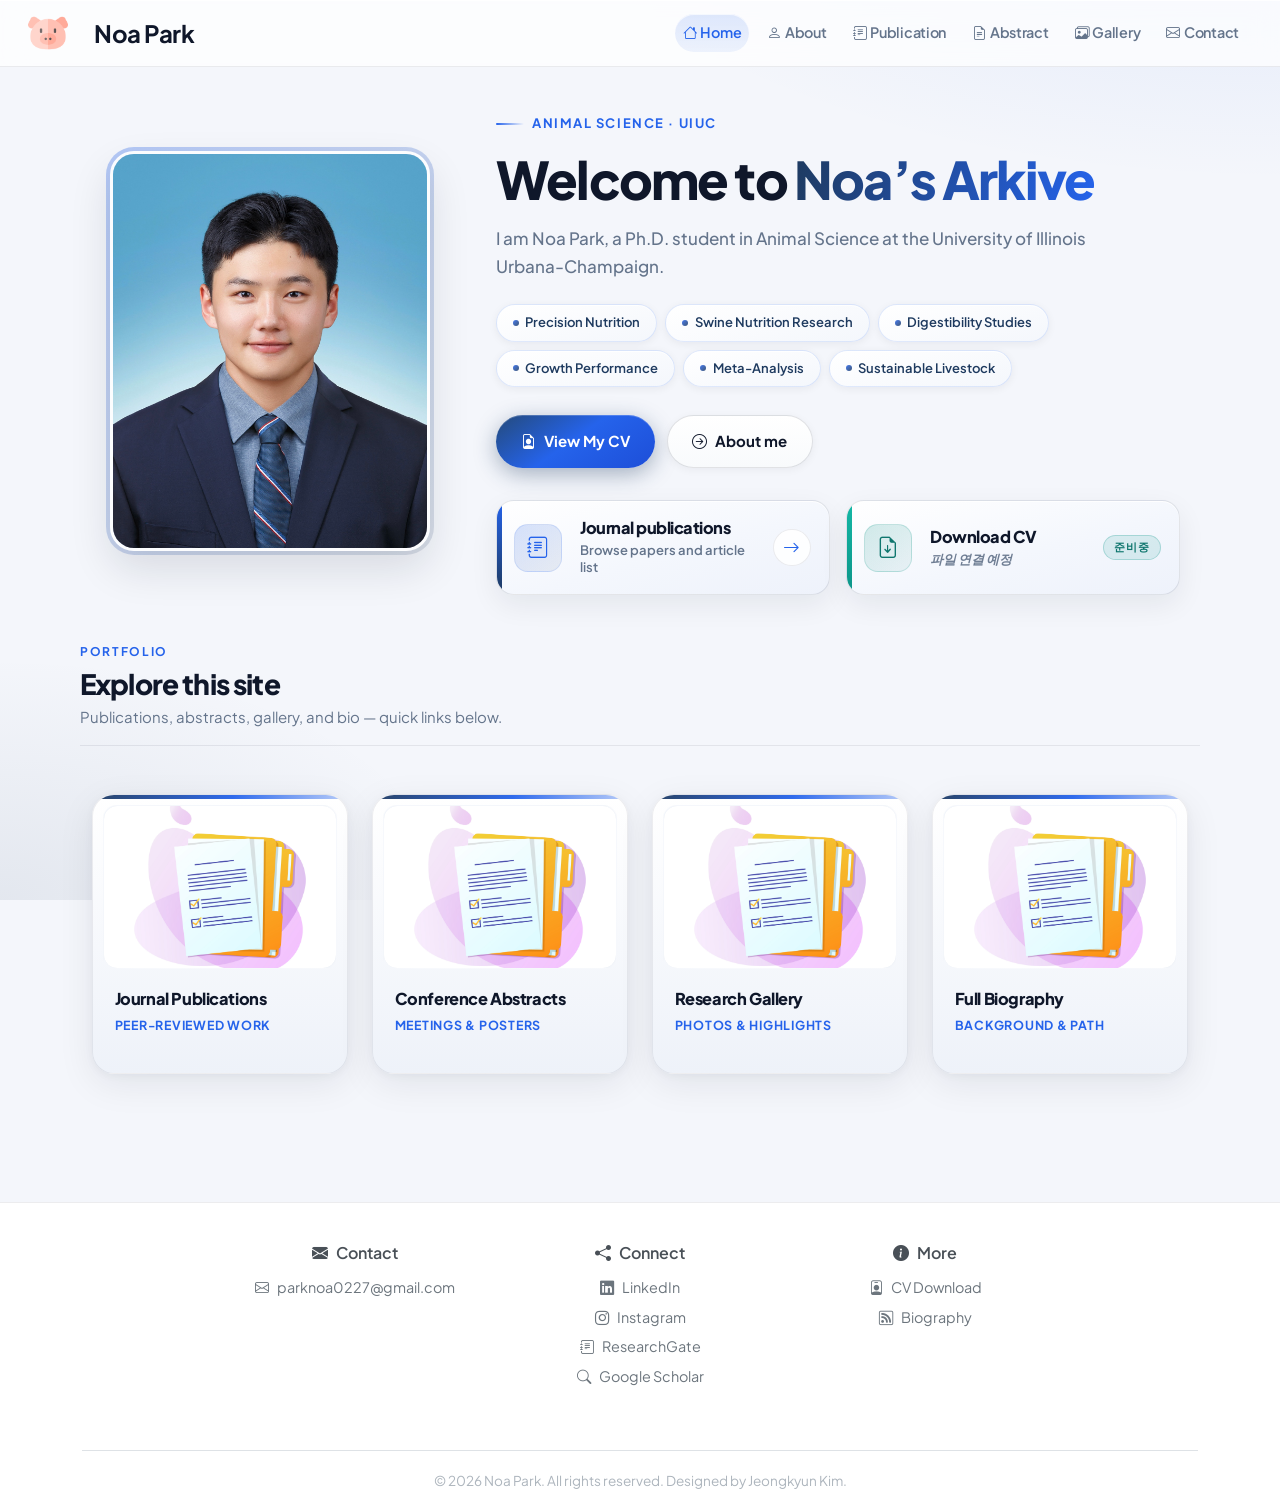
==== index.html @ 13ad5c79 "first commit" ====
<!DOCTYPE html>
<html lang="ko">
<head>
    <meta charset="utf-8">
    <meta http-equiv="X-UA-Compatible" content="IE=edge">
    <title>Noa Park Page</title>
    <meta name="viewport" content="width=device-width, initial-scale=1">

    <link rel="preconnect" href="https://fonts.googleapis.com">
    <link rel="preconnect" href="https://fonts.gstatic.com" crossorigin>
    <link href="https://fonts.googleapis.com/css2?family=Plus+Jakarta+Sans:ital,wght@0,400;0,500;0,600;0,700;0,800;1,500&display=swap" rel="stylesheet">

    <!-- Bootstrap CSS / JS -->
    <link rel="stylesheet" href="inc/css/bootstrap.min.css">
    <script src="inc/js/bootstrap.bundle.min.js"></script>
    <link rel="stylesheet" href="inc/css/page.css">
    <link rel="stylesheet" href="inc/css/index.css">
    <link rel="stylesheet" href="https://cdn.jsdelivr.net/npm/bootstrap-icons@1.11.3/font/bootstrap-icons.css">
    <script src="inc/js/common.js"></script>
</head>


<body class="page-home">
    <div id="navbar-placeholder"></div>

    <main class="home-main">
        <section class="hero-section" aria-labelledby="hero-heading">
            <div class="hero-layout">
                <div class="hero-photo-wrap">
                    <img src="img/mainImage.png" alt="Portrait of Noa Park" class="hero-photo" width="320" height="400">
                </div>

                <div class="hero-copy">
                    <p class="hero-eyebrow">Animal Science · UIUC</p>
                    <h1 id="hero-heading" class="hero-title">Welcome to <span>Noa&rsquo;s Arkive</span></h1>
                    <p class="hero-subtitle">
                        I am Noa Park, a Ph.D. student in Animal Science at the University of Illinois Urbana-Champaign.
                    </p>

                    <div class="hero-keywords">
                        <span class="keyword-chip">Precision Nutrition</span>
                        <span class="keyword-chip">Swine Nutrition Research</span>
                        <span class="keyword-chip">Digestibility Studies</span>
                        <span class="keyword-chip">Growth Performance</span>
                        <span class="keyword-chip">Meta-Analysis</span>
                        <span class="keyword-chip">Sustainable Livestock</span>
                    </div>

                    <div class="hero-actions">
                        <a href="#" class="btn-hero primary" data-bs-toggle="modal" data-bs-target="#cvModal">
                            <i class="bi bi-file-earmark-person me-2"></i>View My CV
                        </a>
                        <a href="about.html" class="btn-hero secondary">
                            <i class="bi bi-arrow-right-circle me-2"></i>About me
                        </a>
                    </div>

                    <div class="hero-quicklinks" role="group" aria-label="Publications and CV download">
                        <a href="publication.html" class="hero-quicklink">
                            <span class="hero-quicklink-icon" aria-hidden="true">
                                <i class="bi bi-journal-text"></i>
                            </span>
                            <span class="hero-quicklink-main">
                                <span class="hero-quicklink-title">Journal publications</span>
                                <span class="hero-quicklink-desc">Browse papers and article list</span>
                            </span>
                            <span class="hero-quicklink-arrow" aria-hidden="true"><i class="bi bi-arrow-right"></i></span>
                        </a>
                        <div class="hero-quicklink hero-quicklink--cv hero-quicklink--pending" aria-disabled="true" title="추후 PDF 파일을 연결할 예정입니다">
                            <span class="hero-quicklink-icon hero-quicklink-icon--cv" aria-hidden="true">
                                <i class="bi bi-file-earmark-arrow-down"></i>
                            </span>
                            <span class="hero-quicklink-main">
                                <span class="hero-quicklink-title">Download CV</span>
                                <span class="hero-quicklink-desc">파일 연결 예정</span>
                            </span>
                            <span class="hero-quicklink-badge">준비중</span>
                        </div>
                    </div>
                </div>
            </div>
        </section>

        <section class="home-explore" aria-labelledby="explore-heading">
            <div class="home-explore-inner">
                <header class="home-explore-head">
                    <p class="home-explore-kicker">Portfolio</p>
                    <h2 id="explore-heading" class="home-explore-title">Explore this site</h2>
                    <p class="home-explore-desc">Publications, abstracts, gallery, and bio — quick links below.</p>
                </header>

                <div class="poster-grid">
                    <div class="row g-4">
                        <div class="col-lg-3 col-md-6">
                            <a href="publication.html" class="poster-card" aria-label="Journal Publications — peer-reviewed papers">
                                <div class="poster-image-wrap">
                                    <img src="img/poster01.png" alt="" class="poster-image" draggable="false">
                                </div>
                                <div class="poster-content">
                                    <h3 class="poster-title">Journal Publications</h3>
                                    <p class="poster-meta">Peer-reviewed work</p>
                                </div>
                                <div class="poster-overlay" aria-hidden="true">
                                    <div class="poster-arrow">
                                        <i class="bi bi-arrow-right"></i>
                                    </div>
                                </div>
                            </a>
                        </div>

                        <div class="col-lg-3 col-md-6">
                            <a href="Abstract.html" class="poster-card" aria-label="Conference abstracts and posters">
                                <div class="poster-image-wrap">
                                    <img src="img/poster01.png" alt="" class="poster-image" draggable="false">
                                </div>
                                <div class="poster-content">
                                    <h3 class="poster-title">Conference Abstracts</h3>
                                    <p class="poster-meta">Meetings &amp; posters</p>
                                </div>
                                <div class="poster-overlay" aria-hidden="true">
                                    <div class="poster-arrow">
                                        <i class="bi bi-arrow-right"></i>
                                    </div>
                                </div>
                            </a>
                        </div>

                        <div class="col-lg-3 col-md-6">
                            <a href="gallery.html" class="poster-card" aria-label="Research gallery — photos and highlights">
                                <div class="poster-image-wrap">
                                    <img src="img/poster01.png" alt="" class="poster-image" draggable="false">
                                </div>
                                <div class="poster-content">
                                    <h3 class="poster-title">Research Gallery</h3>
                                    <p class="poster-meta">Photos &amp; highlights</p>
                                </div>
                                <div class="poster-overlay" aria-hidden="true">
                                    <div class="poster-arrow">
                                        <i class="bi bi-arrow-right"></i>
                                    </div>
                                </div>
                            </a>
                        </div>

                        <div class="col-lg-3 col-md-6">
                            <a href="about.html" class="poster-card" aria-label="Full biography and background">
                                <div class="poster-image-wrap">
                                    <img src="img/poster01.png" alt="" class="poster-image" draggable="false">
                                </div>
                                <div class="poster-content">
                                    <h3 class="poster-title">Full Biography</h3>
                                    <p class="poster-meta">Background &amp; path</p>
                                </div>
                                <div class="poster-overlay" aria-hidden="true">
                                    <div class="poster-arrow">
                                        <i class="bi bi-arrow-right"></i>
                                    </div>
                                </div>
                            </a>
                        </div>
                    </div>
                </div>
            </div>
        </section>
    </main>

    <div id="footer-placeholder"></div>
</body>
</html>



<!-- 모달창 -->
<div class="modal fade" id="cvModal" tabindex="-1" aria-labelledby="cvModalLabel" aria-hidden="true">
    <div class="modal-dialog modal-xl modal-dialog-centered modal-dialog-scrollable">
        <div class="modal-content cv-modal">
            <div class="modal-header border-0 pb-0">
                <h2 class="modal-title fw-bold" id="cvModalLabel">
                    <i class="bi bi-file-earmark-person me-2 text-primary"></i>Resume & CV
                </h2>
                <button type="button" class="btn-close" data-bs-dismiss="modal" aria-label="Close"></button>
            </div>
            
            <div class="modal-body p-4">
                <!-- 2열 그리드 CV -->
                <div class="row g-4">
                    <!-- 왼쪽: Education -->
                    <div class="col-lg-6">
                        <div class="cv-section">
                            <h5 class="cv-section-title">
                                <i class="bi bi-mortarboard me-2"></i>Education
                            </h5>
                            <div class="cv-item">
                                <span class="cv-date">Sep 2026<br>-Present</span>
                                <div class="cv-detail">
                                    <strong>Ph.D. in Animal Science</strong><br>
                                    University of Illinois Urbana-Champaign, IL, USA
                                    <img src="img/llinoisLogo.png" alt="llinois" class="cv-univ-logo">
                                </div>
                            </div>
                            <div class="cv-item">
                                <span class="cv-date">Feb 2025</span>
                                <div class="cv-detail">
                                    <strong>M.S. in Animal Science</strong><br>
                                    Konkuk University, Seoul, South Korea
                                    <img src="img/KONKUK.png" alt="Konkuk" class="cv-univ-logo">
                                </div>
                            </div>
                            <div class="cv-item">
                                <span class="cv-date">Aug 2023</span>
                                <div class="cv-detail">
                                    <strong>B.S. in Animal Science</strong><br>
                                    Konkuk University, Seoul, South Korea
                                    <img src="img/KONKUK.png" alt="Konkuk" class="cv-univ-logo">
                                </div>
                            </div>
                        </div>
                    </div>

                    <!-- 오른쪽: Skills & Research -->
                    <div class="col-lg-6">
                        <div class="cv-section">
                            <h5 class="cv-section-title">
                                <i class="bi bi-lightbulb me-2"></i>Research Interest
                            </h5>
                            <ul class="cv-list">
                                <li>Precision nutrition in monogastric animals</li>
                                <li>Nutrient digestibility and energy utilization in pigs</li>
                                <li>Nutritional strategies to enhance digestibility and growth performance</li>
                                <li>Meta-analysis in monogastric animal nutrition</li>
                                <li>Modeling approaches for precision feeding</li>
                            </ul>
                        </div>

                        <div class="cv-section mt-4">
                            <h5 class="cv-section-title">
                                <i class="bi bi-graph-up me-2"></i>Publications
                            </h5>
                            <div class="cv-stats">
                                <span class="stat-item">10+ Journal Articles(수정필)</span>
                                <span class="stat-item">15 Conference Posters(수정필)</span>
                                <span class="stat-item">5 Oral Presentations(수정필)</span>
                            </div>
                        </div>

                        <!-- 다운로드 버튼 -->
                        <!-- <div class="cv-download mt-4 text-center">
                            <a href="cv/Noa_Park_CV.pdf" class="btn-download" download>
                                <i class="bi bi-download me-2"></i>Download Full CV (PDF)
                            </a>
                        </div> -->
                    </div>
                </div>
            </div>
        </div>
    </div>
</div>
---- inc/css/page.css ----
body{
    font-family: -apple-system,BlinkMacSystemFont,"Segoe UI",Roboto,"Noto Sans KR",sans-serif;
    background:#ffffff;
}

/* 상단 네비 */
.navbar-nav .nav-link {
    transition: all 0.3s ease;
    border-radius: 25px;
    margin: 0 5px;
    padding: 8px 20px;
}

.navbar-nav .nav-link:hover {
    background: rgba(255,255,255,0.2);
    transform: translateY(-2px);
}
.dropdown-item:hover {
    background: linear-gradient(90deg, #e0edff, #a1bcfc);
    color: white !important;
}
.nav-stay{
    background: linear-gradient(135deg, #e0edff 0%, #a1bcfc 100%);
    box-shadow: 0 4px 15px rgba(0,0,0,0.2);
    padding: 0.5rem 1rem;
}
.nav-span{
    color:rgb(56, 56, 56);
}

/* FOOTER (common.js 주입 푸터) */
.footer{
    background: linear-gradient(135deg, #f8f9fa 0%, #e9ecef 100%);
    border-top: 1px solid #dee2e6;
    margin-top: 60px;
    padding: 40px 0 20px;
    color: #6c757d;
    font-size: 0.9rem;
}
.footer .row > div {
    display: flex;
    flex-direction: column;
    align-items: center;
}

.footer h6{
    color: #495057;
    font-weight: 600;
    margin-bottom: 15px;
    font-size: 1rem;
}
.footer-link{
    color: #6c757d;
    text-decoration: none;
    display: block;
    margin-bottom: 8px;
}
.footer-link:hover{
    color: #c62828;
}
.footer .bi{
    width: 16px;
    height: 16px;
    margin-right: 8px;
}
.footer-bottom{
    border-top: 1px solid #dee2e6;
    margin-top: 30px;
    padding-top: 20px;
    text-align: center;
    font-size: 0.85rem;
    color: #adb5bd;
}

/* page.css - about.html 전용 스타일 */

/* 상단 About 섹션 */
.about-hero{
    max-width:1200px;
    margin:60px auto 40px;
}
.about-photo{
    width:100%;
    max-width:420px;
    border-radius:4px;
    box-shadow:0 10px 25px rgba(0,0,0,0.18);
    object-fit:cover;
}
.about-name{
    font-size:1.8rem;
    font-weight:700;
    margin-bottom:5px;
}
.about-position{
    font-weight:600;
    margin-bottom:4px;
}
.about-univ{
    color:#c62828;
    font-weight:600;
}
.about-dept{
    margin-top:15px;
    margin-bottom:20px;
    color:#555;
    font-size:1rem;
}
.about-list{
    margin-top:10px;
}
.about-list li{
    margin-bottom:6px;
    font-size:0.98rem;
}

/* 상단 헤더 영역 */
.about-header{
    margin-bottom:18px;
}

.about-meta{
    font-size:0.9rem;
    color:#777;
}


/* 연구 한 줄 요약 강조 박스 */
.about-highlight{
    margin:20px 0 28px;
    padding:14px 18px;
    border-radius:8px;
    background: #f8fafc;
    border:1px solid #e5e9f0;
    font-size:0.95rem;
    color:#333;
}

/* 섹션 타이틀 + 바이오 */
.about-section-title{
    font-size:1.25rem;
    font-weight:700;
    margin-bottom:10px;
    color:#444;
}

.about-bio-text{
    font-size:0.95rem;
    line-height:1.7;
    color:#444;
    margin-bottom:10px;
}

.about-links{
    margin-top:8px;
}

.about-link{
    font-size:0.9rem;
    font-weight:600;
    color:#1a73e8;
    text-decoration:none;
}

.about-link:hover{
    text-decoration:underline;
}





/* Biography 영역 */
.bio-section{
    max-width:1200px;
    margin:40px auto 80px;
}
.bio-title{
    font-weight:700;
    font-size:1.4rem;
    margin-bottom:20px;
}
.bio-title span{
    color:#1b5e20;
}
.bio-text{
    font-size:0.98rem;
    line-height:1.7;
    color:#333;
}
.bio-text .about-univ{
    color:#c62828;
}


/* CV 그리드 섹션 */
.cv-grid .row > div {
    display: flex;
}
.cv-grid .cv-card {
    width: 100%;
}
.cv-grid{
    max-width:1200px;
    margin:60px auto 80px;
}
.cv-title{
    font-weight:700;
    font-size:1.3rem;
    margin-bottom:25px;
    color:#333;
}
.cv-card{
    height:100%;
    padding:25px;
    border:1px solid #e9ecef;
    border-radius:8px;
    background:#fff;
    transition:all 0.3s ease;
    box-shadow:0 2px 8px rgba(0,0,0,0.08);
}
.cv-card:hover{
    box-shadow:0 8px 25px rgba(0,0,0,0.15);
    transform:translateY(-2px);
}
.cv-card h5{
    font-size:1.1rem;
    font-weight:700;
    margin-bottom:18px;
    color:#1a1a1a;
}
.cv-item{
    display:flex;
    align-items:flex-start;
    margin-bottom:14px;
    font-size:0.92rem;
}
.cv-dot{
    width:6px;
    height:6px;
    background:#c62828;
    border-radius:50%;
    margin:6px 12px 0 0;
    flex-shrink:0;
}
.cv-text{
    color:#555;
    line-height:1.6;
}
.cv-univ-logo{
    width:80px;
    height:60px;
    object-fit:contain;
    margin-left:10px;
    opacity:0.9;
}
.cv-date{
    font-weight:600;
    color:#c62828;
    font-size:0.88rem;
}

.cv-item-grid {
    display: grid;
    grid-template-columns: 120px 1fr;
    gap: 12px 16px;
    align-items: start;
    margin-bottom: 16px;
    font-size: 0.92rem;
}


/* 날짜가 긴 섹션용 (Leadership, Activity 등) */
.cv-item-grid-wide{
    display:grid;
    grid-template-columns:170px 1fr; /* 여기 값으로 조절 */
    gap:12px 16px;
    align-items:start;
    margin-bottom:16px;
}



/* 5. Gallery 페이지 */
.gallery-page{ 
    max-width:1200px; 
    margin:60px auto 80px; 
}

.gallery-page #galleryCarousel {
    margin-bottom: 2.5rem;
}

/* 캐러셀 — 고정 비율 박스 + cover로 빈 여백 제거 */
.gallery-page .carousel-item {
    position: relative;
}

.carousel-slide-wrapper {
    position: relative;
    width: 100%;
    aspect-ratio: 5 / 3;
    max-height: min(52vh, 520px);
    margin-inline: auto;
    background: linear-gradient(155deg, #f4f5f7 0%, #e9ecf1 55%, #dfe4ea 100%);
    border-radius: 16px;
    overflow: hidden;
    box-shadow:
        0 12px 40px rgba(15, 23, 42, 0.12),
        0 2px 8px rgba(15, 23, 42, 0.06);
    border: 1px solid rgba(255, 255, 255, 0.65);
}

.carousel-slide-img {
    position: absolute;
    inset: 0;
    width: 100%;
    height: 100%;
    object-fit: cover;
    object-position: center;
    border-radius: 0;
    box-shadow: none;
}

.gallery-page .carousel-caption {
    left: 50%;
    right: auto;
    bottom: 1.25rem;
    transform: translateX(-50%);
    width: auto;
    max-width: calc(100% - 2rem);
    padding: 0.45rem 1rem;
    margin: 0;
    background: rgba(15, 23, 42, 0.42);
    backdrop-filter: blur(10px);
    -webkit-backdrop-filter: blur(10px);
    border-radius: 999px;
    border: 1px solid rgba(255, 255, 255, 0.14);
    box-shadow: 0 4px 20px rgba(0, 0, 0, 0.18);
}

.gallery-page .carousel-caption p {
    margin: 0;
    font-size: 0.875rem;
    font-weight: 600;
    letter-spacing: 0.02em;
    color: #fff !important;
    text-shadow: 0 1px 2px rgba(0, 0, 0, 0.35);
}

/* 심플한 버튼 */
.simple-carousel-btn {
    width: 50px;
    height: 50px;
    background: rgba(255,255,255,0.9);
    border: none;
    border-radius: 50%;
    top: 50%;
    transform: translateY(-50%);
    margin-top: -25px;
    transition: all 0.3s ease;
    box-shadow: 0 4px 15px rgba(0,0,0,0.2);
    color: #333 !important;
    font-size: 1.2rem;
    display: flex;
    align-items: center;
    justify-content: center;
}

.simple-carousel-btn:hover {
    background: #fff;
    box-shadow: 0 6px 25px rgba(0,0,0,0.3);
    transform: translateY(-50%) scale(1.1);
    color: #c62828 !important;
}

.simple-carousel-btn i {
    font-size: 1.3rem;
}

/* 인디케이터 */
.gallery-page .carousel-indicators {
    margin-bottom: 0.35rem;
}

.gallery-page .carousel-indicators [data-bs-target] {
    width: 10px;
    height: 10px;
    border-radius: 50%;
    background: rgba(15, 23, 42, 0.18);
    border: none;
    margin: 0 5px;
    transition: transform 0.25s ease, background 0.25s ease, box-shadow 0.25s ease;
}

.gallery-page .carousel-indicators .active {
    background: #c62828;
    transform: scale(1.25);
    box-shadow: 0 0 0 3px rgba(198, 40, 40, 0.22);
}

/* 모바일 */
@media (max-width: 768px) {
    .carousel-slide-wrapper {
        aspect-ratio: 4 / 3;
        max-height: min(48vh, 380px);
        border-radius: 14px;
    }
    .simple-carousel-btn {
        width: 40px;
        height: 40px;
    }
    .gallery-page .carousel-caption {
        bottom: 0.85rem;
        padding: 0.35rem 0.85rem;
    }
}

/* 그리드 상단 문구 */
.gallery-grid-section {
    padding-top: 0.25rem;
    margin-top: 0.5rem;
    border-top: 1px solid rgba(15, 23, 42, 0.06);
}

.gallery-grid-heading {
    font-size: clamp(1.15rem, 2.5vw, 1.35rem);
    font-weight: 700;
    letter-spacing: -0.03em;
    color: #0f172a;
    text-align: center;
    margin-bottom: 0.35rem;
}

.gallery-grid-lead {
    text-align: center;
    font-size: 0.875rem;
    color: #64748b;
    max-width: 36rem;
    margin: 0 auto 1.75rem;
    line-height: 1.55;
}

/* 썸네일 카드 — aspect-ratio + 절대배치 img 로 타일 크기·크롭 통일 */
.gallery-item {
    cursor: pointer;
}

.gallery-img-wrap{
    position: relative;
    overflow: hidden;
    border-radius: 14px;
    width: 100%;
    aspect-ratio: 4 / 3;
    background: linear-gradient(165deg, #f1f3f6 0%, #e6e9ef 100%);
    border: 1px solid rgba(15, 23, 42, 0.06);
    box-shadow:
        0 6px 22px rgba(15, 23, 42, 0.07),
        0 1px 4px rgba(15, 23, 42, 0.04);
    transition: box-shadow 0.35s ease, transform 0.35s ease, border-color 0.35s ease;
}

.gallery-img-wrap:hover {
    box-shadow:
        0 14px 36px rgba(15, 23, 42, 0.11),
        0 4px 12px rgba(198, 40, 40, 0.08);
    transform: translateY(-3px);
    border-color: rgba(198, 40, 40, 0.18);
}

.gallery-img-wrap img{
    position: absolute;
    inset: 0;
    width: 100%;
    height: 100%;
    object-fit: cover;
    object-position: center;
    border-radius: 0;
    transition: transform 0.45s cubic-bezier(0.33, 1, 0.68, 1);
}

/* 호버 오버레이 */
.gallery-overlay{
    position:absolute;
    inset:0;
    background: linear-gradient(
        to top,
        rgba(15, 23, 42, 0.72) 0%,
        rgba(15, 23, 42, 0.25) 45%,
        transparent 70%
    );
    color:#fff;
    display:flex;
    align-items:flex-end;
    justify-content:center;
    opacity:0;
    transition:opacity 0.35s ease;
    text-align:center;
    padding: 1rem 1rem 1.1rem;
}
.gallery-overlay-text{
    font-size: 0.9rem;
    font-weight: 600;
    line-height: 1.35;
    letter-spacing: 0.02em;
    text-shadow: 0 2px 10px rgba(0, 0, 0, 0.45);
}
.gallery-img-wrap:hover img{ 
    transform: scale(1.06); 
}
.gallery-img-wrap:hover .gallery-overlay{ 
    opacity: 1; 
}

/* 이미지 모달 */
#imageModal .modal-content {
    border-radius: 16px;
    overflow: hidden;
    box-shadow: 0 24px 64px rgba(15, 23, 42, 0.22);
}

#imageModal .modal-header-custom {
    background: linear-gradient(180deg, #fafbfc 0%, #f1f3f5 100%);
    border-radius: 0;
    padding: 15px 20px;
    border-bottom: 1px solid rgba(15, 23, 42, 0.06);
    display: flex;
    justify-content: space-between;
    align-items: center;
}

#imageModal .modal-title-custom {
    color: #333;
    font-weight: 600;
    font-size: 1.1rem;
    margin: 0;
}

#imageModal .btn-close-custom {
    background: none;
    border: none;
    font-size: 1.4rem;
    color: #333 !important;
    padding: 5px 10px;
    border-radius: 50%;
    transition: all 0.3s ease;
    width: 36px;
    height: 36px;
    display: flex;
    align-items: center;
    justify-content: center;
}

#imageModal .btn-close-custom:hover {
    background: rgba(0,0,0,0.1);
    color: #c62828 !important;
    transform: scale(1.1);
}

#imageModal .modal-body-custom {
    background: #0f172a;
    padding: 24px 20px;
    border-radius: 0;
    display: flex;
    align-items: center;
    justify-content: center;
    min-height: 400px;
}

#imageModal img {
    max-height: 78vh;
    max-width: 100%;
    object-fit: contain;
    border-radius: 10px;
    box-shadow: 0 12px 48px rgba(0, 0, 0, 0.45);
}



/* 반응형 */
@media (max-width: 991.98px){
    .about-hero, .bio-section{
        margin:30px auto;
        padding:0 16px;
    }
    .about-photo{
        margin-bottom:20px;
        max-width:100%;
    }
    .about-name{
        font-size:1.5rem;
    }
    .cv-grid .row > div{
        margin-bottom:25px;
    }
    .cv-univ-logo{
        width:45px;
        height:30px;
    }
    .footer{
        padding: 30px 15px 15px;
    }

    .gallery-page{ 
        margin:30px auto; 
        padding:0 15px; 
    }
    .gallery-img-wrap {
        border-radius: 12px;
    }

    .gallery-grid-lead {
        margin-bottom: 1.35rem;
        padding-inline: 0.5rem;
    }

    .cv-item-grid {
        grid-template-columns: 1fr;
        gap: 8px;
    }

}

/* ---------- 공통 상단 네비 (common.js → #navbar-placeholder 주입) ---------- */
.navbar.site-navbar.nav-stay {
    background: rgba(255, 255, 255, 0.72) !important;
    backdrop-filter: blur(14px);
    -webkit-backdrop-filter: blur(14px);
    border-bottom: 1px solid rgba(15, 23, 42, 0.08);
    box-shadow: 0 1px 0 rgba(255, 255, 255, 0.8) inset;
}

.navbar.site-navbar.navbar-light .navbar-toggler {
    border-color: rgba(15, 23, 42, 0.08);
}

.navbar.site-navbar .nav-span {
    color: #0f172a !important;
    letter-spacing: -0.02em;
}

.navbar.site-navbar .navbar-nav .nav-link {
    color: #64748b !important;
    font-weight: 600;
    font-size: 0.9rem;
}

.navbar.site-navbar .navbar-nav .nav-link:hover,
.navbar.site-navbar .navbar-nav .nav-link:focus {
    color: #1e3a5f !important;
    background: rgba(37, 99, 235, 0.06);
}

.navbar.site-navbar .navbar-nav .nav-link.active {
    color: #2563eb !important;
    background: linear-gradient(180deg, rgba(37, 99, 235, 0.14), rgba(37, 99, 235, 0.07));
    box-shadow: 0 1px 0 rgba(255, 255, 255, 0.7) inset;
}
---- inc/css/index.css ----
/* ========== Home page — modern academic profile ========== */
:root {
    --home-bg: #f4f6fb;
    --home-surface: #ffffff;
    --home-text: #0f172a;
    --home-muted: #64748b;
    --home-accent: #1e3a5f;
    --home-accent-soft: #2563eb;
    --home-border: rgba(15, 23, 42, 0.08);
    --home-radius-lg: 20px;
    --home-radius-xl: 28px;
    --home-shadow: 0 1px 2px rgba(15, 23, 42, 0.04), 0 12px 40px rgba(15, 23, 42, 0.08);
    --home-shadow-hover: 0 24px 48px rgba(15, 23, 42, 0.12);
    --home-font: "Plus Jakarta Sans", -apple-system, BlinkMacSystemFont, "Segoe UI",
        Roboto, "Noto Sans KR", sans-serif;
}


.page-home {
    font-family: var(--home-font);
    background-color: var(--home-bg);
    background-image:
        radial-gradient(ellipse 120% 80% at 100% -20%, rgba(37, 99, 235, 0.12), transparent 50%),
        radial-gradient(ellipse 80% 60% at 0% 100%, rgba(30, 58, 95, 0.08), transparent 45%);
    background-attachment: fixed;
    color: var(--home-text);
    min-height: 100vh;
}

/* ---------- Hero ---------- */
.home-main {
    padding-bottom: 4rem;
}

.hero-section {
    max-width: 1120px;
    margin: 0 auto;
    padding: 2.5rem 1.25rem 3rem;
}

.hero-layout {
    display: grid;
    grid-template-columns: minmax(0, 340px) minmax(0, 1fr);
    gap: clamp(2rem, 5vw, 3.5rem);
    align-items: center;
}

.hero-photo-wrap {
    position: relative;
    justify-self: center;
}

.hero-photo-wrap::before {
    content: "";
    position: absolute;
    inset: -4px;
    border-radius: var(--home-radius-xl);
    background: linear-gradient(135deg, rgba(37, 99, 235, 0.35), rgba(30, 58, 95, 0.15));
    z-index: 0;
    opacity: 0.9;
}

.hero-photo {
    position: relative;
    z-index: 1;
    width: 100%;
    max-width: 320px;
    border-radius: calc(var(--home-radius-xl) - 4px);
    object-fit: cover;
    aspect-ratio: 4 / 5;
    box-shadow:
        0 1px 0 rgba(255, 255, 255, 0.35) inset,
        0 18px 42px rgba(15, 23, 42, 0.12);
    border: 3px solid rgba(255, 255, 255, 0.95);
    transition: transform 0.45s cubic-bezier(0.23, 1, 0.32, 1);
}

.hero-photo:hover {
    transform: translateY(-4px) scale(1.01);
}

.hero-eyebrow {
    display: inline-flex;
    align-items: center;
    gap: 0.5rem;
    font-size: 0.8125rem;
    font-weight: 700;
    text-transform: uppercase;
    letter-spacing: 0.12em;
    color: var(--home-accent-soft);
    margin-bottom: 1rem;
}

.hero-eyebrow::before {
    content: "";
    width: 28px;
    height: 2px;
    background: linear-gradient(90deg, var(--home-accent-soft), transparent);
    border-radius: 2px;
}

.hero-title {
    font-size: clamp(2rem, 4.5vw, 3.25rem);
    font-weight: 800;
    line-height: 1.12;
    letter-spacing: -0.035em;
    margin-bottom: 1rem;
    color: var(--home-text);
    background: none;
    -webkit-text-fill-color: unset;
    background-clip: unset;
}

.hero-title span {
    background: linear-gradient(105deg, var(--home-accent) 0%, var(--home-accent-soft) 100%);
    -webkit-background-clip: text;
    background-clip: text;
    -webkit-text-fill-color: transparent;
}

.hero-subtitle {
    font-size: 1.0625rem;
    line-height: 1.65;
    color: var(--home-muted);
    margin-bottom: 1.5rem;
    font-weight: 500;
    max-width: 38rem;
}

.hero-keywords {
    display: flex;
    flex-wrap: wrap;
    gap: 0.5rem;
    margin: 1.25rem 0 1.75rem;
}

.keyword-chip {
    display: inline-flex;
    align-items: center;
    gap: 0.4rem;
    padding: 0.5rem 1rem;
    border-radius: 999px;
    font-weight: 600;
    font-size: 0.8125rem;
    color: var(--home-accent);
    background: linear-gradient(165deg, #ffffff 0%, #f4f7fc 100%);
    border: 1px solid rgba(37, 99, 235, 0.14);
    box-shadow:
        0 1px 0 rgba(255, 255, 255, 0.9) inset,
        0 2px 8px rgba(15, 23, 42, 0.06);
    transition: border-color 0.2s ease, box-shadow 0.2s ease, transform 0.2s ease;
}

.keyword-chip::before {
    content: "";
    width: 6px;
    height: 6px;
    border-radius: 50%;
    background: linear-gradient(135deg, var(--home-accent-soft), var(--home-accent));
    flex-shrink: 0;
    opacity: 0.85;
}

.keyword-chip:hover {
    border-color: rgba(37, 99, 235, 0.35);
    box-shadow:
        0 1px 0 rgba(255, 255, 255, 0.95) inset,
        0 6px 20px rgba(37, 99, 235, 0.14);
    transform: translateY(-2px);
}

.hero-actions {
    display: flex;
    flex-wrap: wrap;
    gap: 0.75rem;
    margin: 0 0 2rem;
}

.btn-hero {
    display: inline-flex;
    align-items: center;
    justify-content: center;
    padding: 0.875rem 1.55rem;
    border-radius: 999px;
    font-weight: 700;
    font-size: 0.9375rem;
    text-decoration: none;
    transition: transform 0.2s ease, box-shadow 0.2s ease, background 0.2s ease, border-color 0.2s ease;
    border: none;
}

.btn-hero:focus-visible {
    outline: 2px solid var(--home-accent-soft);
    outline-offset: 3px;
}

.btn-hero.primary {
    background: linear-gradient(145deg, #244a7a 0%, var(--home-accent-soft) 48%, #1d4ed8 100%);
    color: #fff;
    box-shadow:
        0 1px 0 rgba(255, 255, 255, 0.2) inset,
        0 6px 22px rgba(30, 58, 95, 0.38);
}

.btn-hero.primary:hover {
    color: #fff;
    transform: translateY(-2px);
    box-shadow:
        0 1px 0 rgba(255, 255, 255, 0.25) inset,
        0 10px 32px rgba(30, 58, 95, 0.45);
}

.btn-hero.secondary {
    background: linear-gradient(180deg, #ffffff 0%, #f8fafc 100%);
    color: var(--home-text);
    border: 1px solid rgba(15, 23, 42, 0.12);
    box-shadow: 0 2px 8px rgba(15, 23, 42, 0.05);
}

.btn-hero.secondary:hover {
    border-color: rgba(37, 99, 235, 0.35);
    background: #fff;
    color: var(--home-accent);
    transform: translateY(-2px);
    box-shadow: 0 6px 18px rgba(37, 99, 235, 0.12);
}

/* 히어로 하단: 논문 페이지 · CV PDF — 2열 액션 타일 */
.hero-quicklinks {
    display: grid;
    grid-template-columns: repeat(2, minmax(0, 1fr));
    gap: 1rem;
    margin-top: 0.25rem;
}

.hero-quicklink {
    display: flex;
    align-items: center;
    gap: 1rem;
    padding: 1.1rem 1.15rem 1.1rem 1.05rem;
    text-decoration: none;
    color: inherit;
    border-radius: 18px;
    border: 1px solid rgba(15, 23, 42, 0.1);
    background: linear-gradient(165deg, #ffffff 0%, #f4f7fd 55%, #eef2fb 100%);
    box-shadow:
        0 1px 0 rgba(255, 255, 255, 0.9) inset,
        0 10px 28px rgba(15, 23, 42, 0.07);
    transition:
        transform 0.22s ease,
        box-shadow 0.22s ease,
        border-color 0.22s ease,
        background 0.22s ease;
    position: relative;
    overflow: hidden;
}

.hero-quicklink::before {
    content: "";
    position: absolute;
    left: 0;
    top: 0;
    bottom: 0;
    width: 5px;
    background: linear-gradient(180deg, var(--home-accent-soft), var(--home-accent));
    border-radius: 18px 0 0 18px;
}

.hero-quicklink:hover {
    color: inherit;
    transform: translateY(-3px);
    border-color: rgba(37, 99, 235, 0.28);
    box-shadow:
        0 1px 0 rgba(255, 255, 255, 0.95) inset,
        0 16px 36px rgba(30, 58, 95, 0.14);
}

.hero-quicklink:focus-visible {
    outline: 3px solid rgba(37, 99, 235, 0.45);
    outline-offset: 3px;
}

.hero-quicklink-icon {
    flex-shrink: 0;
    width: 3rem;
    height: 3rem;
    display: flex;
    align-items: center;
    justify-content: center;
    border-radius: 14px;
    font-size: 1.35rem;
    color: var(--home-accent-soft);
    background: linear-gradient(145deg, rgba(37, 99, 235, 0.18), rgba(30, 58, 95, 0.07));
    border: 1px solid rgba(37, 99, 235, 0.12);
}

.hero-quicklink-icon--cv {
    color: #0f766e;
    background: linear-gradient(145deg, rgba(13, 148, 136, 0.18), rgba(15, 118, 110, 0.06));
    border-color: rgba(13, 148, 136, 0.18);
}

.hero-quicklink--cv::before {
    background: linear-gradient(180deg, #14b8a6, #0d9488);
}

.hero-quicklink-main {
    flex: 1;
    min-width: 0;
    display: flex;
    flex-direction: column;
    gap: 0.2rem;
    padding-left: 0.15rem;
}

.hero-quicklink-title {
    font-size: 1.02rem;
    font-weight: 800;
    letter-spacing: -0.03em;
    color: var(--home-text);
    line-height: 1.25;
}

.hero-quicklink-desc {
    font-size: 0.8125rem;
    font-weight: 600;
    color: var(--home-muted);
    line-height: 1.35;
}

.hero-quicklink-arrow {
    flex-shrink: 0;
    width: 2.35rem;
    height: 2.35rem;
    display: flex;
    align-items: center;
    justify-content: center;
    border-radius: 50%;
    font-size: 1.05rem;
    color: var(--home-accent-soft);
    background: rgba(255, 255, 255, 0.85);
    border: 1px solid rgba(15, 23, 42, 0.08);
    transition: transform 0.2s ease, background 0.2s ease;
}

.hero-quicklink--cv .hero-quicklink-arrow {
    color: #0f766e;
}

.hero-quicklink:hover .hero-quicklink-arrow {
    transform: translateX(3px);
    background: #fff;
}

/* CV 타일: 파일 미연결 시 같은 디자인, 호버·포커스 없음 */
.hero-quicklink--pending {
    cursor: default;
}

.hero-quicklink--pending:hover {
    transform: none;
    border-color: rgba(15, 23, 42, 0.1);
    box-shadow:
        0 1px 0 rgba(255, 255, 255, 0.9) inset,
        0 10px 28px rgba(15, 23, 42, 0.07);
}

.hero-quicklink--pending .hero-quicklink-desc {
    font-style: italic;
    opacity: 0.92;
}

.hero-quicklink-badge {
    flex-shrink: 0;
    font-size: 0.68rem;
    font-weight: 800;
    letter-spacing: 0.06em;
    padding: 0.4rem 0.65rem;
    border-radius: 999px;
    color: #0f766e;
    background: rgba(13, 148, 136, 0.12);
    border: 1px solid rgba(13, 148, 136, 0.25);
    line-height: 1;
}

/* ---------- Explore / poster grid ---------- */
.home-explore {
    padding: 0 1.25rem 4rem;
}

.home-explore-inner {
    max-width: 1120px;
    margin: 0 auto;
}

.home-explore-head {
    margin-bottom: 1.5rem;
    padding-bottom: 1rem;
    border-bottom: 1px solid var(--home-border);
}

.home-explore-kicker {
    font-size: 0.75rem;
    font-weight: 700;
    text-transform: uppercase;
    letter-spacing: 0.14em;
    color: var(--home-accent-soft);
    margin-bottom: 0.35rem;
}

.home-explore-title {
    font-size: clamp(1.35rem, 3vw, 1.75rem);
    font-weight: 800;
    letter-spacing: -0.03em;
    color: var(--home-text);
    margin: 0;
}

.home-explore-desc {
    margin: 0.35rem 0 0;
    font-size: 0.9375rem;
    color: var(--home-muted);
}

.poster-grid .row {
    margin: 0;
}

.poster-card {
    position: relative;
    isolation: isolate;
    cursor: pointer;
    color: inherit;
    border-radius: calc(var(--home-radius-lg) + 2px);
    overflow: hidden;
    margin-bottom: 0;
    box-shadow:
        0 1px 0 rgba(255, 255, 255, 0.65) inset,
        0 10px 36px rgba(15, 23, 42, 0.08),
        0 2px 8px rgba(15, 23, 42, 0.04);
    transition:
        transform 0.35s cubic-bezier(0.23, 1, 0.32, 1),
        box-shadow 0.35s ease,
        border-color 0.25s ease;
    background: linear-gradient(180deg, #ffffff 0%, #f6f8fc 55%, #eef2f9 100%);
    height: 100%;
    min-height: 280px;
    text-decoration: none;
    display: flex;
    flex-direction: column;
    border: 1px solid rgba(15, 23, 42, 0.07);
}

.poster-card::before {
    content: "";
    position: absolute;
    top: 0;
    left: 0;
    right: 0;
    height: 4px;
    background: linear-gradient(
        90deg,
        var(--home-accent) 0%,
        var(--home-accent-soft) 55%,
        rgba(37, 99, 235, 0.35) 100%
    );
    z-index: 3;
    opacity: 0.95;
    pointer-events: none;
}

.poster-card:focus-visible {
    outline: 3px solid rgba(37, 99, 235, 0.45);
    outline-offset: 4px;
}

.poster-card:hover {
    transform: translateY(-8px);
    border-color: rgba(37, 99, 235, 0.22);
    box-shadow:
        0 1px 0 rgba(255, 255, 255, 0.85) inset,
        0 22px 48px rgba(30, 58, 95, 0.14),
        0 8px 16px rgba(15, 23, 42, 0.06);
}

.poster-image-wrap {
    height: 164px;
    overflow: hidden;
    margin: 0.65rem 0.65rem 0;
    border-radius: 14px;
    background:
        radial-gradient(circle at 30% 20%, rgba(255, 255, 255, 0.5), transparent 45%),
        linear-gradient(155deg, #dfe8f7 0%, #e8eef8 40%, #dce4f2 100%);
    border: 1px solid rgba(255, 255, 255, 0.65);
    box-shadow: 0 4px 14px rgba(15, 23, 42, 0.06) inset;
}

.poster-image {
    width: 100%;
    height: 100%;
    object-fit: cover;
    transition: transform 0.5s cubic-bezier(0.23, 1, 0.32, 1);
}

.poster-card:hover .poster-image {
    transform: scale(1.06);
}

.poster-content {
    padding: 1.15rem 1.35rem 1.4rem;
    flex: 1;
    display: flex;
    flex-direction: column;
    justify-content: center;
    position: relative;
}

.poster-title {
    color: var(--home-text);
    font-weight: 800;
    font-size: 1.02rem;
    margin: 0;
    line-height: 1.3;
    letter-spacing: -0.025em;
}

.poster-meta {
    margin-top: 0.45rem;
    font-size: 0.78rem;
    font-weight: 700;
    text-transform: uppercase;
    letter-spacing: 0.06em;
    color: var(--home-accent-soft);
}

.poster-overlay {
    position: absolute;
    inset: 0;
    z-index: 2;
    background: linear-gradient(
        160deg,
        rgba(15, 23, 42, 0.82) 0%,
        rgba(30, 58, 95, 0.55) 100%
    );
    opacity: 0;
    display: flex;
    align-items: center;
    justify-content: center;
    transition: opacity 0.3s ease;
    pointer-events: none;
}

/* 오버레이 자식이 포인터를 가로채지 않도록 — 카드 전체가 한 번의 링크로 동작 */
.poster-overlay * {
    pointer-events: none;
}

.poster-card:hover .poster-overlay {
    opacity: 1;
}

.poster-arrow {
    width: 52px;
    height: 52px;
    background: linear-gradient(145deg, #ffffff, #f0f4ff);
    border-radius: 50%;
    display: flex;
    align-items: center;
    justify-content: center;
    font-size: 1.2rem;
    color: var(--home-accent);
    border: 1px solid rgba(255, 255, 255, 0.9);
    box-shadow:
        0 1px 0 rgba(255, 255, 255, 1) inset,
        0 10px 28px rgba(15, 23, 42, 0.22);
}

.page-home .footer {
    background: var(--home-surface);
    border-top: 1px solid var(--home-border);
    margin-top: 0;
}

/* ---------- CV modal (home) ---------- */
.cv-modal {
    border-radius: var(--home-radius-lg);
    border: 1px solid var(--home-border);
    box-shadow: var(--home-shadow-hover);
    backdrop-filter: blur(20px);
    background: rgba(255, 255, 255, 0.98);
    max-height: 90vh;
}

.cv-section-title {
    color: var(--home-text);
    font-size: 1.1rem;
    font-weight: 700;
    margin-bottom: 1rem;
    padding-bottom: 0.6rem;
    border-bottom: 2px solid rgba(37, 99, 235, 0.25);
    position: relative;
}

.cv-section-title::after {
    content: "";
    position: absolute;
    bottom: -2px;
    left: 0;
    width: 48px;
    height: 2px;
    background: linear-gradient(90deg, var(--home-accent-soft), transparent);
}

.cv-item {
    display: flex;
    margin-bottom: 1.1rem;
    align-items: flex-start;
}

.cv-date {
    min-width: 88px;
    color: var(--home-accent-soft);
    font-weight: 700;
    font-size: 0.8125rem;
    margin-right: 1rem;
    flex-shrink: 0;
}

.cv-detail {
    flex: 1;
    line-height: 1.55;
    font-size: 0.9375rem;
}

.cv-detail strong {
    color: var(--home-text);
    display: block;
    font-size: 0.97rem;
}

.cv-list {
    list-style: none;
    padding: 0;
    margin: 0;
}

.cv-list li {
    padding: 0.45rem 0;
    color: var(--home-muted);
    position: relative;
    padding-left: 1.15rem;
    font-size: 0.92rem;
    line-height: 1.5;
}

.cv-list li::before {
    content: "";
    position: absolute;
    left: 0;
    top: 0.65rem;
    width: 6px;
    height: 6px;
    border-radius: 50%;
    background: var(--home-accent-soft);
}

.cv-stats {
    display: flex;
    flex-wrap: wrap;
    gap: 0.65rem;
}

.stat-item {
    background: #f8fafc;
    padding: 0.55rem 0.95rem;
    border-radius: 999px;
    font-size: 0.8125rem;
    font-weight: 600;
    color: var(--home-muted);
    border: 1px solid var(--home-border);
}

.btn-download {
    display: inline-flex;
    align-items: center;
    justify-content: center;
    width: 100%;
    padding: 0.85rem 1.25rem;
    background: linear-gradient(135deg, var(--home-accent), #1d4ed8);
    color: white;
    text-decoration: none;
    border-radius: 12px;
    font-weight: 600;
    transition: transform 0.2s ease, box-shadow 0.2s ease;
}

.btn-download:hover {
    transform: translateY(-2px);
    box-shadow: 0 12px 28px rgba(30, 58, 95, 0.35);
    color: white;
}

/* ---------- Responsive ---------- */
@media (max-width: 991.98px) {
    .hero-layout {
        grid-template-columns: 1fr;
        text-align: center;
    }

    .hero-subtitle {
        margin-left: auto;
        margin-right: auto;
    }

    .hero-keywords {
        justify-content: center;
    }

    .hero-actions {
        justify-content: center;
    }

    .hero-quicklinks {
        grid-template-columns: 1fr;
        max-width: 420px;
        margin-left: auto;
        margin-right: auto;
    }
}

@media (max-width: 575.98px) {
    .hero-section {
        padding-top: 1.5rem;
    }

    .hero-photo {
        max-width: 260px;
    }

    .poster-image-wrap {
        height: 140px;
    }

    .cv-item {
        flex-direction: column;
    }

    .cv-date {
        margin-right: 0;
        margin-bottom: 0.35rem;
    }

    .cv-stats {
        justify-content: center;
    }
}
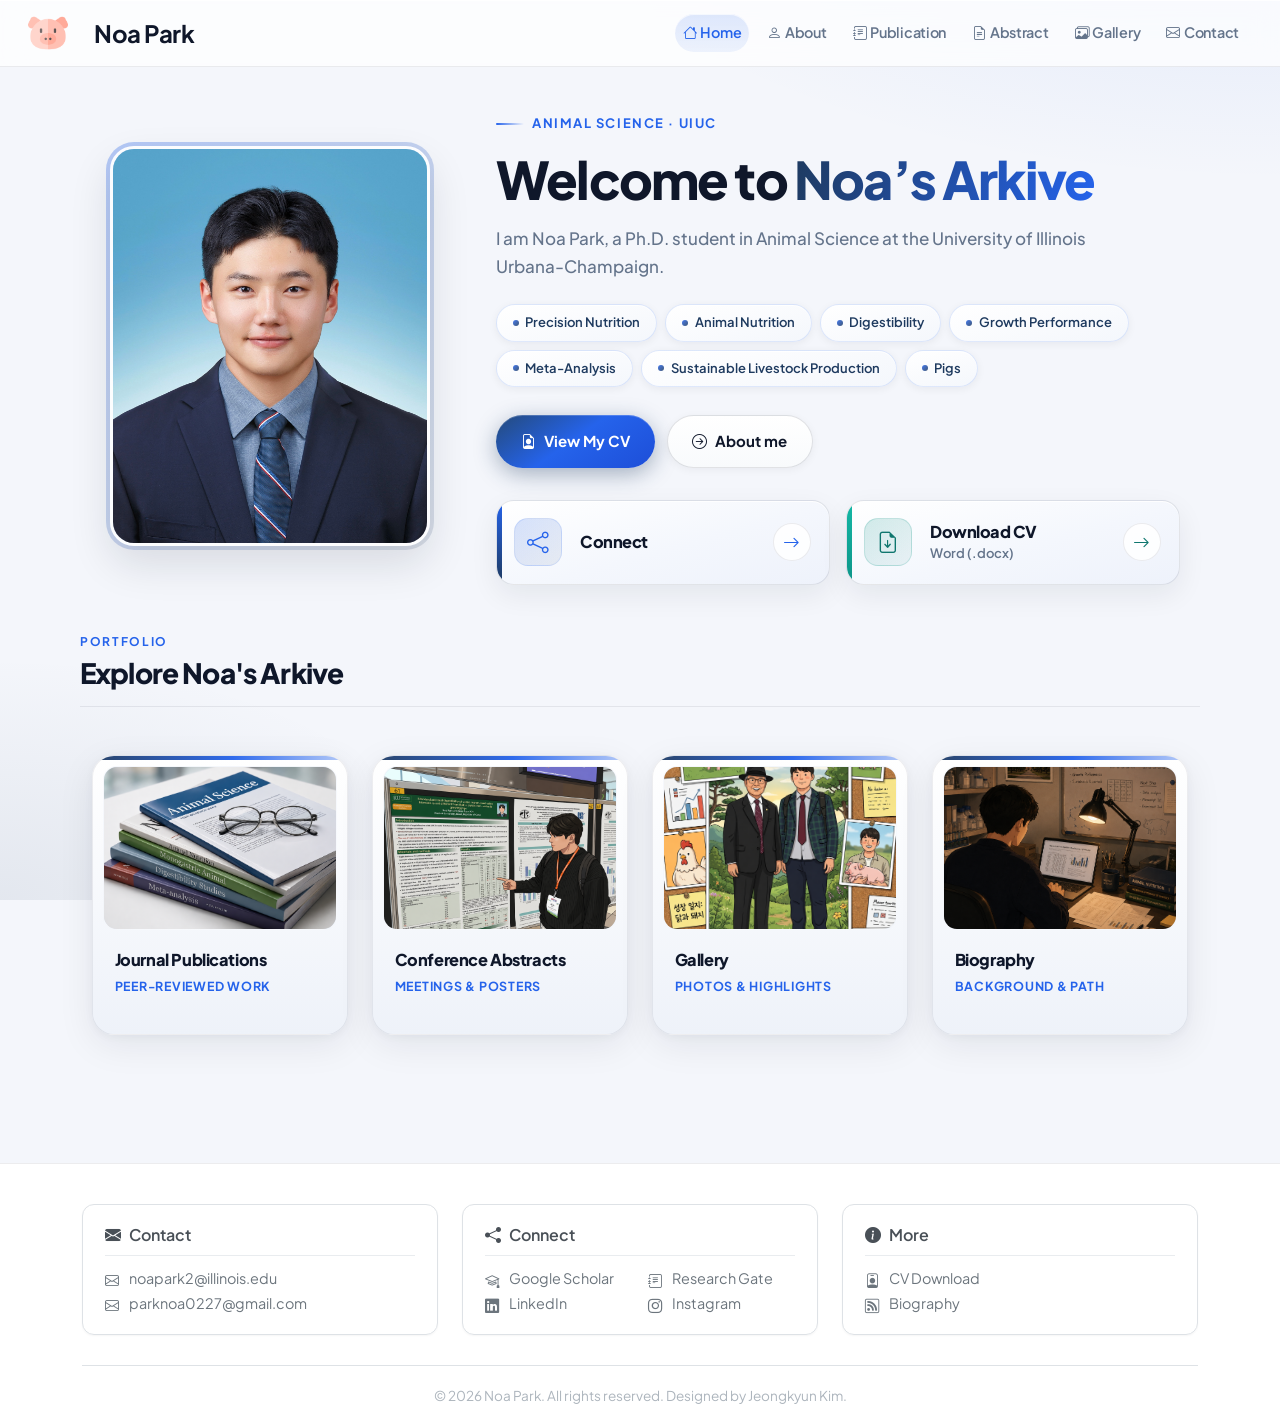
==== commit 065bda7c: "change0521" ====
--- a/index.html
+++ b/index.html
@@ -39,11 +39,12 @@
 
                     <div class="hero-keywords">
                         <span class="keyword-chip">Precision Nutrition</span>
-                        <span class="keyword-chip">Swine Nutrition Research</span>
-                        <span class="keyword-chip">Digestibility Studies</span>
+                        <span class="keyword-chip">Animal Nutrition</span>
+                        <span class="keyword-chip">Digestibility</span>
                         <span class="keyword-chip">Growth Performance</span>
                         <span class="keyword-chip">Meta-Analysis</span>
-                        <span class="keyword-chip">Sustainable Livestock</span>
+                        <span class="keyword-chip">Sustainable Livestock Production</span>
+                        <span class="keyword-chip">Pigs</span>
                     </div>
 
                     <div class="hero-actions">
@@ -55,27 +56,27 @@
                         </a>
                     </div>
 
-                    <div class="hero-quicklinks" role="group" aria-label="Publications and CV download">
-                        <a href="publication.html" class="hero-quicklink">
+                    <div class="hero-quicklinks" role="group" aria-label="Connect and CV download">
+                        <button type="button" class="hero-quicklink hero-quicklink--connect" data-bs-toggle="modal" data-bs-target="#connectModal" aria-haspopup="dialog" aria-label="Connect — open profile links">
                             <span class="hero-quicklink-icon" aria-hidden="true">
-                                <i class="bi bi-journal-text"></i>
+                                <i class="bi bi-share"></i>
                             </span>
                             <span class="hero-quicklink-main">
-                                <span class="hero-quicklink-title">Journal publications</span>
-                                <span class="hero-quicklink-desc">Browse papers and article list</span>
+                                <span class="hero-quicklink-title">Connect</span>
                             </span>
                             <span class="hero-quicklink-arrow" aria-hidden="true"><i class="bi bi-arrow-right"></i></span>
-                        </a>
-                        <div class="hero-quicklink hero-quicklink--cv hero-quicklink--pending" aria-disabled="true" title="추후 PDF 파일을 연결할 예정입니다">
+                        </button>
+                        <!-- 주소에는 공백을 %20으로 변경해야 함 -->
+                        <a href="download/Curriculum_Vitae_Noa%20Park%20ver%201.7_20260512.docx" class="hero-quicklink hero-quicklink--cv" download="Curriculum_Vitae_Noa Park ver 1.7_20260512.docx" aria-label="Download CV as Word document">
                             <span class="hero-quicklink-icon hero-quicklink-icon--cv" aria-hidden="true">
                                 <i class="bi bi-file-earmark-arrow-down"></i>
                             </span>
                             <span class="hero-quicklink-main">
                                 <span class="hero-quicklink-title">Download CV</span>
-                                <span class="hero-quicklink-desc">파일 연결 예정</span>
-                            </span>
-                            <span class="hero-quicklink-badge">준비중</span>
-                        </div>
+                                <span class="hero-quicklink-desc">Word (.docx)</span>
+                            </span>
+                            <span class="hero-quicklink-arrow" aria-hidden="true"><i class="bi bi-arrow-right"></i></span>
+                        </a>
                     </div>
                 </div>
             </div>
@@ -85,8 +86,7 @@
             <div class="home-explore-inner">
                 <header class="home-explore-head">
                     <p class="home-explore-kicker">Portfolio</p>
-                    <h2 id="explore-heading" class="home-explore-title">Explore this site</h2>
-                    <p class="home-explore-desc">Publications, abstracts, gallery, and bio — quick links below.</p>
+                    <h2 id="explore-heading" class="home-explore-title">Explore Noa's Arkive</h2>
                 </header>
 
                 <div class="poster-grid">
@@ -94,7 +94,7 @@
                         <div class="col-lg-3 col-md-6">
                             <a href="publication.html" class="poster-card" aria-label="Journal Publications — peer-reviewed papers">
                                 <div class="poster-image-wrap">
-                                    <img src="img/poster01.png" alt="" class="poster-image" draggable="false">
+                                    <img src="img/card1.png" alt="" class="poster-image" draggable="false">
                                 </div>
                                 <div class="poster-content">
                                     <h3 class="poster-title">Journal Publications</h3>
@@ -111,7 +111,7 @@
                         <div class="col-lg-3 col-md-6">
                             <a href="Abstract.html" class="poster-card" aria-label="Conference abstracts and posters">
                                 <div class="poster-image-wrap">
-                                    <img src="img/poster01.png" alt="" class="poster-image" draggable="false">
+                                    <img src="img/card2.png" alt="" class="poster-image" draggable="false">
                                 </div>
                                 <div class="poster-content">
                                     <h3 class="poster-title">Conference Abstracts</h3>
@@ -128,10 +128,10 @@
                         <div class="col-lg-3 col-md-6">
                             <a href="gallery.html" class="poster-card" aria-label="Research gallery — photos and highlights">
                                 <div class="poster-image-wrap">
-                                    <img src="img/poster01.png" alt="" class="poster-image" draggable="false">
-                                </div>
-                                <div class="poster-content">
-                                    <h3 class="poster-title">Research Gallery</h3>
+                                    <img src="img/card3.png" alt="" class="poster-image" draggable="false">
+                                </div>
+                                <div class="poster-content">
+                                    <h3 class="poster-title">Gallery</h3>
                                     <p class="poster-meta">Photos &amp; highlights</p>
                                 </div>
                                 <div class="poster-overlay" aria-hidden="true">
@@ -145,10 +145,10 @@
                         <div class="col-lg-3 col-md-6">
                             <a href="about.html" class="poster-card" aria-label="Full biography and background">
                                 <div class="poster-image-wrap">
-                                    <img src="img/poster01.png" alt="" class="poster-image" draggable="false">
-                                </div>
-                                <div class="poster-content">
-                                    <h3 class="poster-title">Full Biography</h3>
+                                    <img src="img/card4.png" alt="" class="poster-image" draggable="false">
+                                </div>
+                                <div class="poster-content">
+                                    <h3 class="poster-title">Biography</h3>
                                     <p class="poster-meta">Background &amp; path</p>
                                 </div>
                                 <div class="poster-overlay" aria-hidden="true">
@@ -165,13 +165,56 @@
     </main>
 
     <div id="footer-placeholder"></div>
-</body>
-</html>
-
-
-
-<!-- 모달창 -->
-<div class="modal fade" id="cvModal" tabindex="-1" aria-labelledby="cvModalLabel" aria-hidden="true">
+
+    <!-- Connect: external profiles -->
+    <div class="modal fade" id="connectModal" tabindex="-1" aria-labelledby="connectModalLabel" aria-hidden="true">
+        <div class="modal-dialog modal-dialog-centered">
+            <div class="modal-content connect-modal">
+                <div class="modal-header border-0 pb-0">
+                    <h2 class="modal-title fw-bold" id="connectModalLabel">
+                        <i class="bi bi-share me-2 text-primary"></i>Connect
+                    </h2>
+                    <button type="button" class="btn-close" data-bs-dismiss="modal" aria-label="Close"></button>
+                </div>
+                <div class="modal-body pt-0 px-4 pb-4">
+                    <p class="connect-modal-lead">Click an item to open it in a new tab.</p>
+                    <div class="connect-modal-list">
+                        <a href="https://scholar.google.com/citations?user=YwQN3AwAAAAJ&amp;hl=ko" class="connect-modal-item" target="_blank" rel="noopener noreferrer">
+                            <span class="connect-modal-item-icon" aria-hidden="true"><i class="bi bi-mortarboard"></i></span>
+                            <span class="connect-modal-item-main">
+                                <span class="connect-modal-item-title">Google Scholar</span>
+                            </span>
+                            <span class="connect-modal-item-go" aria-hidden="true"><i class="bi bi-box-arrow-up-right"></i></span>
+                        </a>
+                        <a href="https://www.researchgate.net/profile/Noa-Park-2?ev=hdr_xprf" class="connect-modal-item" target="_blank" rel="noopener noreferrer">
+                            <span class="connect-modal-item-icon" aria-hidden="true"><i class="bi bi-journal-text"></i></span>
+                            <span class="connect-modal-item-main">
+                                <span class="connect-modal-item-title">Research Gate</span>
+                            </span>
+                            <span class="connect-modal-item-go" aria-hidden="true"><i class="bi bi-box-arrow-up-right"></i></span>
+                        </a>
+                        <a href="https://www.linkedin.com/in/noa-park-84a5002b4/" class="connect-modal-item" target="_blank" rel="noopener noreferrer">
+                            <span class="connect-modal-item-icon" aria-hidden="true"><i class="bi bi-linkedin"></i></span>
+                            <span class="connect-modal-item-main">
+                                <span class="connect-modal-item-title">LinkedIn</span>
+                            </span>
+                            <span class="connect-modal-item-go" aria-hidden="true"><i class="bi bi-box-arrow-up-right"></i></span>
+                        </a>
+                        <a href="https://www.instagram.com/_noa_park/" class="connect-modal-item" target="_blank" rel="noopener noreferrer">
+                            <span class="connect-modal-item-icon" aria-hidden="true"><i class="bi bi-instagram"></i></span>
+                            <span class="connect-modal-item-main">
+                                <span class="connect-modal-item-title">Instagram</span>
+                            </span>
+                            <span class="connect-modal-item-go" aria-hidden="true"><i class="bi bi-box-arrow-up-right"></i></span>
+                        </a>
+                    </div>
+                </div>
+            </div>
+        </div>
+    </div>
+
+    <!-- CV 모달 -->
+    <div class="modal fade" id="cvModal" tabindex="-1" aria-labelledby="cvModalLabel" aria-hidden="true">
     <div class="modal-dialog modal-xl modal-dialog-centered modal-dialog-scrollable">
         <div class="modal-content cv-modal">
             <div class="modal-header border-0 pb-0">
@@ -231,27 +274,12 @@
                                 <li>Modeling approaches for precision feeding</li>
                             </ul>
                         </div>
-
-                        <div class="cv-section mt-4">
-                            <h5 class="cv-section-title">
-                                <i class="bi bi-graph-up me-2"></i>Publications
-                            </h5>
-                            <div class="cv-stats">
-                                <span class="stat-item">10+ Journal Articles(수정필)</span>
-                                <span class="stat-item">15 Conference Posters(수정필)</span>
-                                <span class="stat-item">5 Oral Presentations(수정필)</span>
-                            </div>
-                        </div>
-
-                        <!-- 다운로드 버튼 -->
-                        <!-- <div class="cv-download mt-4 text-center">
-                            <a href="cv/Noa_Park_CV.pdf" class="btn-download" download>
-                                <i class="bi bi-download me-2"></i>Download Full CV (PDF)
-                            </a>
-                        </div> -->
                     </div>
                 </div>
             </div>
         </div>
     </div>
-</div>+</div>
+
+</body>
+</html>
--- a/inc/css/page.css
+++ b/inc/css/page.css
@@ -37,23 +37,63 @@
     color: #6c757d;
     font-size: 0.9rem;
 }
-.footer .row > div {
+.footer-columns {
+    align-items: stretch;
+}
+.footer-columns > [class*="col-"] {
+    display: flex;
+}
+.footer-panel {
+    flex: 1 1 auto;
+    width: 100%;
     display: flex;
     flex-direction: column;
-    align-items: center;
-}
-
-.footer h6{
+    align-items: stretch;
+    background: rgba(255, 255, 255, 0.85);
+    border: 1px solid #dee2e6;
+    border-radius: 12px;
+    padding: 1.25rem 1.35rem;
+    box-shadow: 0 1px 2px rgba(0, 0, 0, 0.04);
+}
+.footer-panel-title {
     color: #495057;
     font-weight: 600;
-    margin-bottom: 15px;
+    margin-bottom: 0.85rem;
+    padding-bottom: 0.65rem;
+    border-bottom: 1px solid #e9ecef;
     font-size: 1rem;
 }
+.footer-panel-body {
+    flex: 1 1 auto;
+    display: flex;
+    flex-direction: column;
+    gap: 0.35rem;
+}
+.footer-connect-grid {
+    display: grid;
+    grid-template-columns: 1fr;
+    gap: 0.35rem 1rem;
+}
+@media (min-width: 576px) {
+    .footer-connect-grid {
+        grid-template-columns: 1fr 1fr;
+    }
+}
+.footer-connect-grid .footer-link {
+    margin-bottom: 0;
+}
+
 .footer-link{
     color: #6c757d;
     text-decoration: none;
-    display: block;
-    margin-bottom: 8px;
+    display: flex;
+    align-items: center;
+    margin-bottom: 0;
+    line-height: 1.35;
+    overflow-wrap: anywhere;
+}
+.footer-link:visited {
+    color: #6c757d;
 }
 .footer-link:hover{
     color: #c62828;
@@ -62,6 +102,7 @@
     width: 16px;
     height: 16px;
     margin-right: 8px;
+    flex-shrink: 0;
 }
 .footer-bottom{
     border-top: 1px solid #dee2e6;
--- a/inc/css/index.css
+++ b/inc/css/index.css
@@ -280,6 +280,17 @@
     outline-offset: 3px;
 }
 
+button.hero-quicklink {
+    appearance: none;
+    -webkit-appearance: none;
+    width: 100%;
+    margin: 0;
+    font: inherit;
+    cursor: pointer;
+    text-align: left;
+    color: inherit;
+}
+
 .hero-quicklink-icon {
     flex-shrink: 0;
     width: 3rem;
@@ -350,37 +361,6 @@
 .hero-quicklink:hover .hero-quicklink-arrow {
     transform: translateX(3px);
     background: #fff;
-}
-
-/* CV 타일: 파일 미연결 시 같은 디자인, 호버·포커스 없음 */
-.hero-quicklink--pending {
-    cursor: default;
-}
-
-.hero-quicklink--pending:hover {
-    transform: none;
-    border-color: rgba(15, 23, 42, 0.1);
-    box-shadow:
-        0 1px 0 rgba(255, 255, 255, 0.9) inset,
-        0 10px 28px rgba(15, 23, 42, 0.07);
-}
-
-.hero-quicklink--pending .hero-quicklink-desc {
-    font-style: italic;
-    opacity: 0.92;
-}
-
-.hero-quicklink-badge {
-    flex-shrink: 0;
-    font-size: 0.68rem;
-    font-weight: 800;
-    letter-spacing: 0.06em;
-    padding: 0.4rem 0.65rem;
-    border-radius: 999px;
-    color: #0f766e;
-    background: rgba(13, 148, 136, 0.12);
-    border: 1px solid rgba(13, 148, 136, 0.25);
-    line-height: 1;
 }
 
 /* ---------- Explore / poster grid ---------- */
@@ -591,6 +571,117 @@
     max-height: 90vh;
 }
 
+/* Connect modal (home hero) */
+.connect-modal {
+    border-radius: var(--home-radius-lg);
+    border: 1px solid var(--home-border);
+    box-shadow: var(--home-shadow-hover);
+    backdrop-filter: blur(20px);
+    background: rgba(255, 255, 255, 0.98);
+    overflow: hidden;
+}
+
+.connect-modal-lead {
+    font-size: 0.875rem;
+    font-weight: 600;
+    color: var(--home-muted);
+    margin-bottom: 1rem;
+    line-height: 1.45;
+}
+
+.connect-modal-list {
+    display: flex;
+    flex-direction: column;
+    gap: 0.65rem;
+}
+
+.connect-modal-item {
+    display: flex;
+    align-items: center;
+    gap: 0.85rem;
+    padding: 0.9rem 1rem 0.9rem 1.05rem;
+    text-decoration: none;
+    color: inherit;
+    border-radius: 14px;
+    border: 1px solid rgba(15, 23, 42, 0.1);
+    background: linear-gradient(165deg, #ffffff 0%, #f4f7fd 55%, #eef2fb 100%);
+    box-shadow:
+        0 1px 0 rgba(255, 255, 255, 0.9) inset,
+        0 6px 18px rgba(15, 23, 42, 0.06);
+    transition:
+        transform 0.2s ease,
+        border-color 0.2s ease,
+        box-shadow 0.2s ease;
+    position: relative;
+    overflow: hidden;
+}
+
+.connect-modal-item:visited {
+    color: inherit;
+}
+
+.connect-modal-item::before {
+    content: "";
+    position: absolute;
+    left: 0;
+    top: 0;
+    bottom: 0;
+    width: 4px;
+    background: linear-gradient(180deg, var(--home-accent-soft), var(--home-accent));
+    border-radius: 14px 0 0 14px;
+}
+
+.connect-modal-item:hover {
+    color: inherit;
+    transform: translateY(-2px);
+    border-color: rgba(37, 99, 235, 0.28);
+    box-shadow:
+        0 1px 0 rgba(255, 255, 255, 0.95) inset,
+        0 12px 28px rgba(30, 58, 95, 0.12);
+}
+
+.connect-modal-item:focus-visible {
+    outline: 3px solid rgba(37, 99, 235, 0.45);
+    outline-offset: 2px;
+}
+
+.connect-modal-item-icon {
+    flex-shrink: 0;
+    width: 2.5rem;
+    height: 2.5rem;
+    display: flex;
+    align-items: center;
+    justify-content: center;
+    border-radius: 12px;
+    font-size: 1.15rem;
+    color: var(--home-accent-soft);
+    background: linear-gradient(145deg, rgba(37, 99, 235, 0.18), rgba(30, 58, 95, 0.07));
+    border: 1px solid rgba(37, 99, 235, 0.12);
+}
+
+.connect-modal-item-main {
+    flex: 1;
+    min-width: 0;
+}
+
+.connect-modal-item-title {
+    font-weight: 800;
+    font-size: 0.98rem;
+    color: var(--home-text);
+    letter-spacing: -0.02em;
+}
+
+.connect-modal-item-go {
+    flex-shrink: 0;
+    color: var(--home-accent-soft);
+    font-size: 1rem;
+    opacity: 0.85;
+}
+
+.connect-modal-item:hover .connect-modal-item-go {
+    opacity: 1;
+}
+
 .cv-section-title {
     color: var(--home-text);
     font-size: 1.1rem;
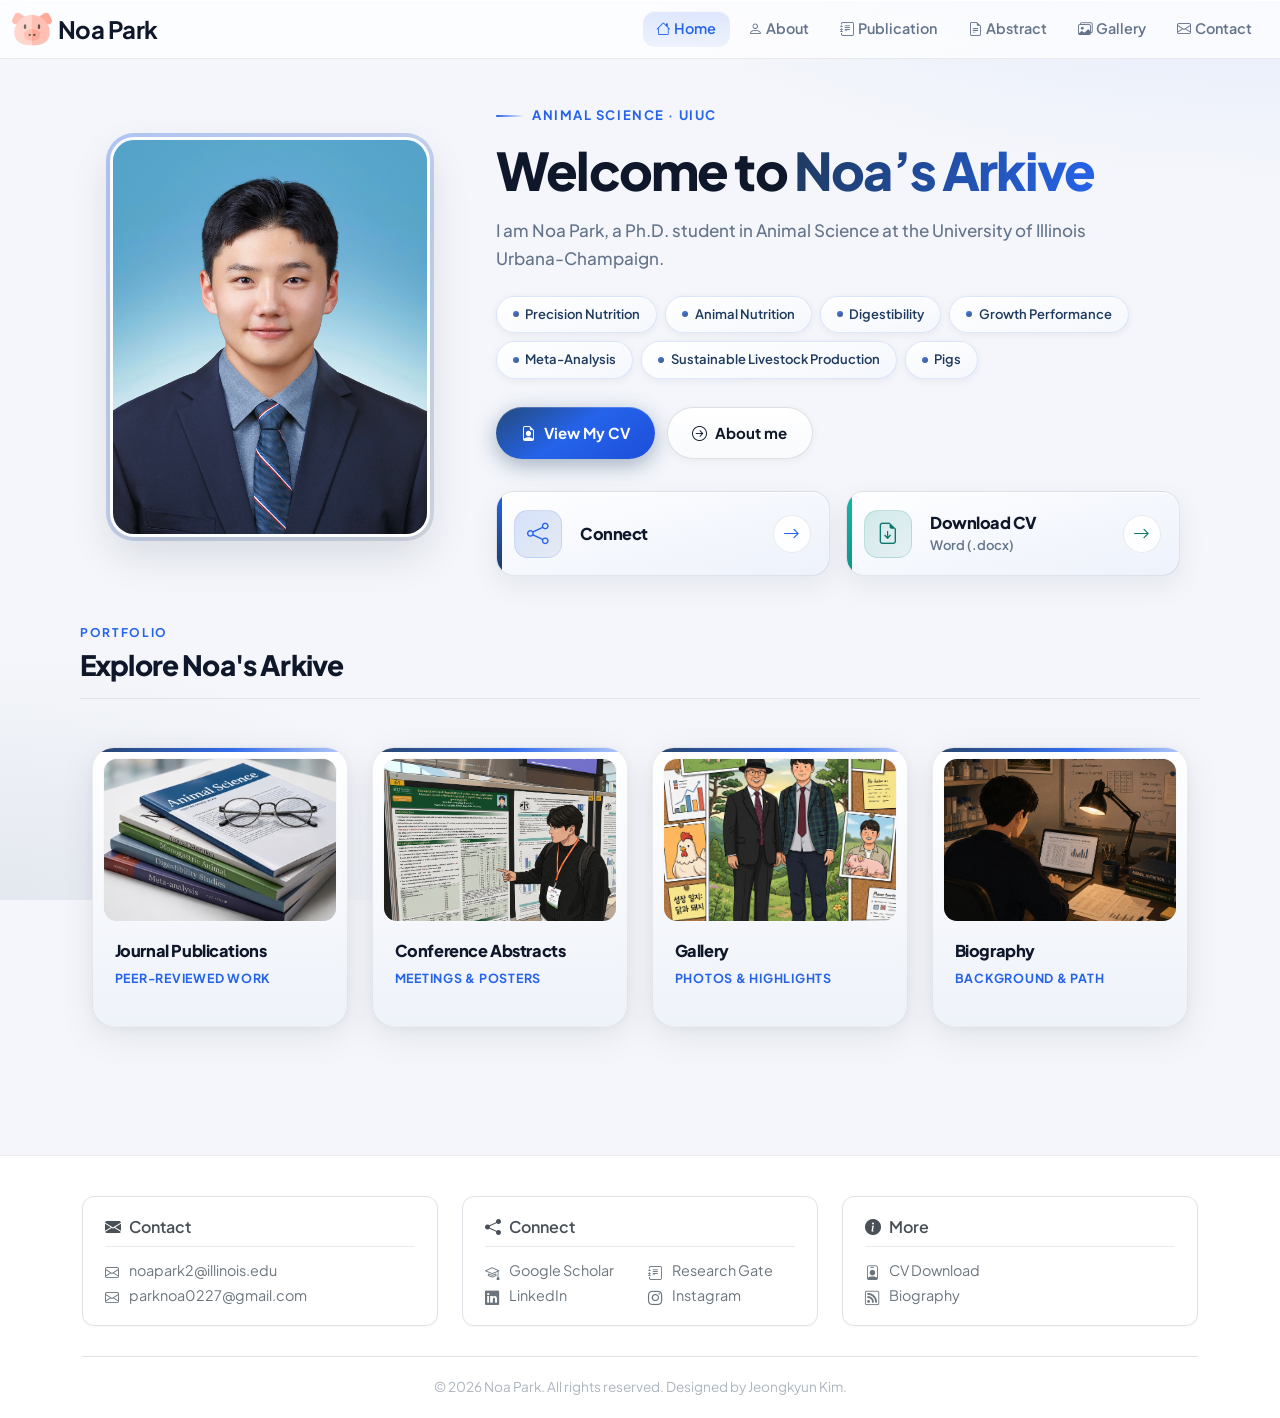
==== commit b292d440: "change0513" ====
--- a/index.html
+++ b/index.html
@@ -234,7 +234,7 @@
                                 <i class="bi bi-mortarboard me-2"></i>Education
                             </h5>
                             <div class="cv-item">
-                                <span class="cv-date">Sep 2026<br>-Present</span>
+                                <span class="cv-date">Aug 2026<br>-Present</span>
                                 <div class="cv-detail">
                                     <strong>Ph.D. in Animal Science</strong><br>
                                     University of Illinois Urbana-Champaign, IL, USA
--- a/inc/css/page.css
+++ b/inc/css/page.css
@@ -3,31 +3,11 @@
     background:#ffffff;
 }
 
-/* 상단 네비 */
-.navbar-nav .nav-link {
-    transition: all 0.3s ease;
-    border-radius: 25px;
-    margin: 0 5px;
-    padding: 8px 20px;
-}
-
-.navbar-nav .nav-link:hover {
-    background: rgba(255,255,255,0.2);
-    transform: translateY(-2px);
-}
+/* 상단 네비 — 구형 전역 규칙 제거 (.site-navbar 전용 규칙은 파일 하단 참고) */
 .dropdown-item:hover {
     background: linear-gradient(90deg, #e0edff, #a1bcfc);
     color: white !important;
 }
-.nav-stay{
-    background: linear-gradient(135deg, #e0edff 0%, #a1bcfc 100%);
-    box-shadow: 0 4px 15px rgba(0,0,0,0.2);
-    padding: 0.5rem 1rem;
-}
-.nav-span{
-    color:rgb(56, 56, 56);
-}
-
 /* FOOTER (common.js 주입 푸터) */
 .footer{
     background: linear-gradient(135deg, #f8f9fa 0%, #e9ecef 100%);
@@ -320,6 +300,23 @@
 }
 
 
+/* Gallery — 페이지 배경은 Publication / About 등과 동일 */
+.page-gallery {
+    font-family: "Plus Jakarta Sans", -apple-system, BlinkMacSystemFont, "Segoe UI", Roboto, "Noto Sans KR", sans-serif;
+    color: #0f172a;
+    background-color: #f4f6fb;
+    background-image:
+        radial-gradient(ellipse 120% 80% at 100% -20%, rgba(37, 99, 235, 0.08), transparent 50%),
+        radial-gradient(ellipse 80% 60% at 0% 100%, rgba(30, 58, 95, 0.05), transparent 45%);
+    background-attachment: fixed;
+    min-height: 100vh;
+}
+
+.page-gallery .footer {
+    background: #fff;
+    border-top: 1px solid rgba(15, 23, 42, 0.08);
+    margin-top: 0;
+}
 
 /* 5. Gallery 페이지 */
 .gallery-page{ 
@@ -661,34 +658,77 @@
 
 }
 
-/* ---------- 공통 상단 네비 (common.js → #navbar-placeholder 주입) ---------- */
+/* ---------- 공통 상단 네비 (common.js → #navbar-placeholder 주입) ----------
+   모든 페이지에서 동일하게 보이도록 폰트·크기·여백을 여기서만 고정합니다. */
+.navbar.site-navbar {
+    font-family: "Plus Jakarta Sans", -apple-system, BlinkMacSystemFont, "Segoe UI", Roboto, "Noto Sans KR", sans-serif;
+    font-size: 1rem;
+    line-height: 1.5;
+}
+
 .navbar.site-navbar.nav-stay {
     background: rgba(255, 255, 255, 0.72) !important;
     backdrop-filter: blur(14px);
     -webkit-backdrop-filter: blur(14px);
     border-bottom: 1px solid rgba(15, 23, 42, 0.08);
     box-shadow: 0 1px 0 rgba(255, 255, 255, 0.8) inset;
+    padding-top: 0.55rem;
+    padding-bottom: 0.55rem;
+}
+
+.navbar.site-navbar .navbar-brand {
+    padding-top: 0;
+    padding-bottom: 0;
+    margin-right: 0;
+}
+
+.navbar.site-navbar .site-nav-logo {
+    display: block;
+    height: 40px;
+    width: auto;
+    max-height: 40px;
+    margin-right: 0;
+}
+
+.navbar.site-navbar .site-nav-title {
+    font-size: 1.5rem;
+    font-weight: 700;
+    line-height: 40px;
+    letter-spacing: -0.02em;
+    color: #0f172a !important;
+    text-decoration: none;
+    padding: 0;
+    margin-left: 0.35rem;
+    margin-right: auto;
+    align-self: center;
+}
+
+.navbar.site-navbar .site-nav-title:hover,
+.navbar.site-navbar .site-nav-title:focus {
+    color: #2563eb !important;
+    text-decoration: none;
 }
 
 .navbar.site-navbar.navbar-light .navbar-toggler {
     border-color: rgba(15, 23, 42, 0.08);
-}
-
-.navbar.site-navbar .nav-span {
-    color: #0f172a !important;
-    letter-spacing: -0.02em;
 }
 
 .navbar.site-navbar .navbar-nav .nav-link {
     color: #64748b !important;
     font-weight: 600;
     font-size: 0.9rem;
+    padding: 0.45rem 0.85rem;
+    border-radius: 12px;
+    margin: 0 2px;
+    transition: color 0.15s ease, background 0.15s ease, box-shadow 0.15s ease;
+    transform: none;
 }
 
 .navbar.site-navbar .navbar-nav .nav-link:hover,
 .navbar.site-navbar .navbar-nav .nav-link:focus {
     color: #1e3a5f !important;
     background: rgba(37, 99, 235, 0.06);
+    transform: none;
 }
 
 .navbar.site-navbar .navbar-nav .nav-link.active {
--- a/inc/css/index.css
+++ b/inc/css/index.css
@@ -817,6 +817,20 @@
         margin-left: auto;
         margin-right: auto;
     }
+
+    /* 아이콘 | 가운데 정렬 텍스트 | 화살표 — 모바일에서 시각적 균형 */
+    .hero-quicklink {
+        display: grid;
+        grid-template-columns: auto 1fr auto;
+        align-items: center;
+        column-gap: 0.75rem;
+    }
+
+    .hero-quicklink-main {
+        text-align: center;
+        padding-left: 0;
+        align-items: center;
+    }
 }
 
 @media (max-width: 575.98px) {
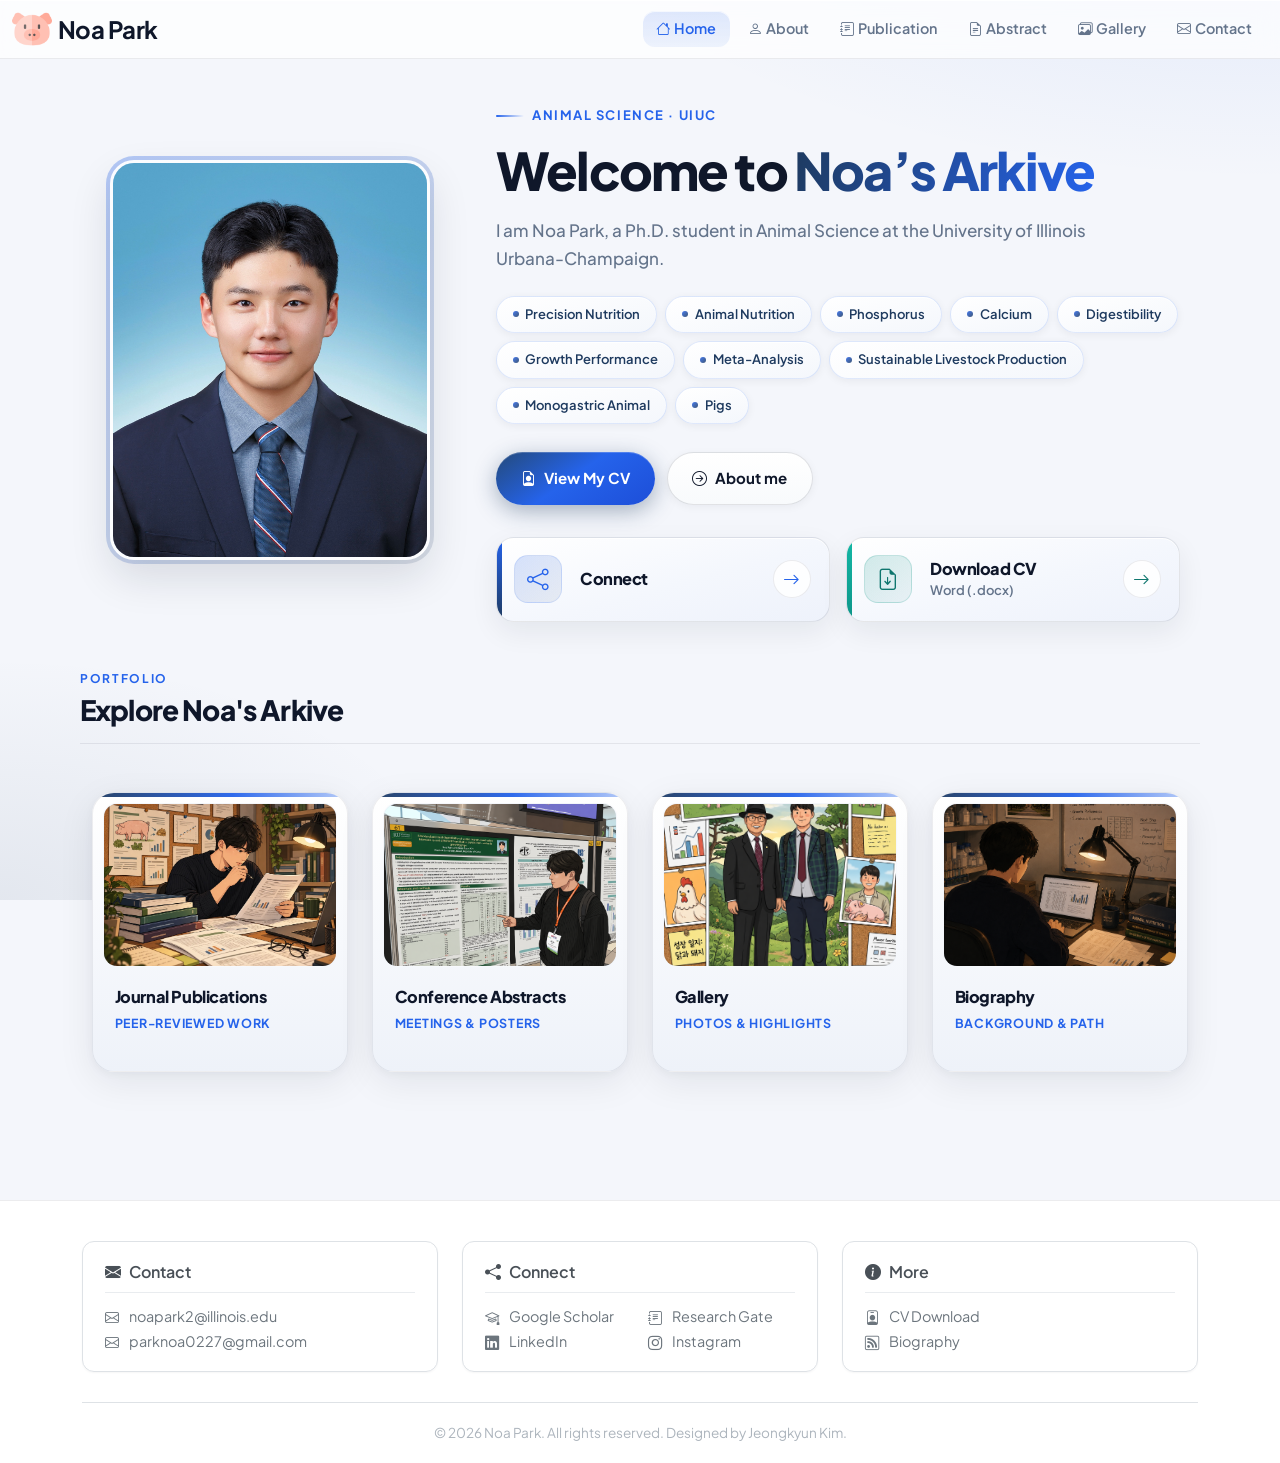
==== commit 210ceb89: "Update portfolio site from Excel content" ====
--- a/index.html
+++ b/index.html
@@ -40,10 +40,13 @@
                     <div class="hero-keywords">
                         <span class="keyword-chip">Precision Nutrition</span>
                         <span class="keyword-chip">Animal Nutrition</span>
+                        <span class="keyword-chip">Phosphorus</span>
+                        <span class="keyword-chip">Calcium</span>
                         <span class="keyword-chip">Digestibility</span>
                         <span class="keyword-chip">Growth Performance</span>
                         <span class="keyword-chip">Meta-Analysis</span>
                         <span class="keyword-chip">Sustainable Livestock Production</span>
+                        <span class="keyword-chip">Monogastric Animal</span>
                         <span class="keyword-chip">Pigs</span>
                     </div>
 
@@ -94,7 +97,7 @@
                         <div class="col-lg-3 col-md-6">
                             <a href="publication.html" class="poster-card" aria-label="Journal Publications — peer-reviewed papers">
                                 <div class="poster-image-wrap">
-                                    <img src="img/card1.png" alt="" class="poster-image" draggable="false">
+                                    <img src="img/card1-illustrated.webp" alt="" class="poster-image" draggable="false">
                                 </div>
                                 <div class="poster-content">
                                     <h3 class="poster-title">Journal Publications</h3>
@@ -282,4 +285,4 @@
 </div>
 
 </body>
-</html>+</html>
